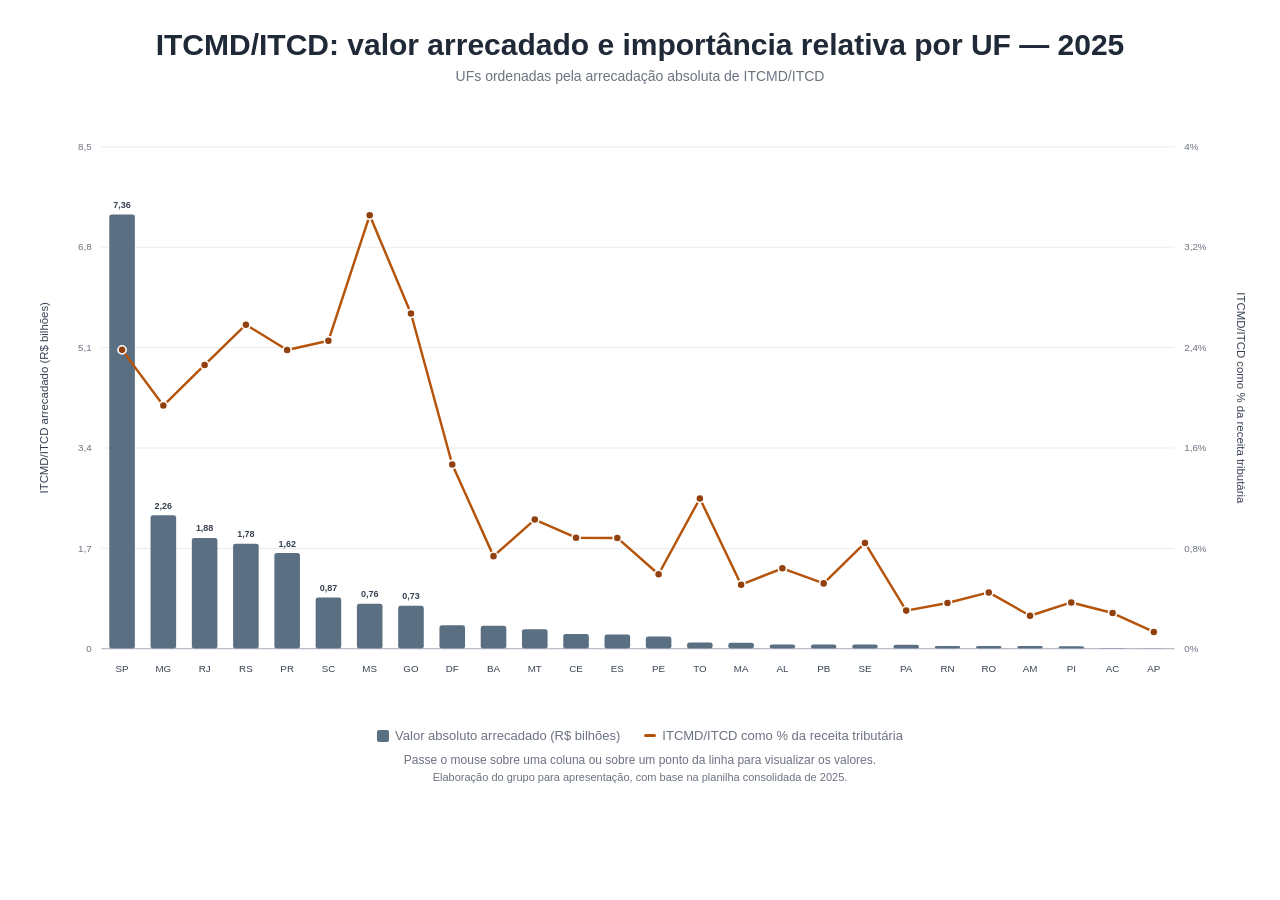
==== grafico-itcmd-2025.html @ 3f4950f3 "Add files via upload" ====
<!doctype html>
<html lang="pt-BR">
<head>
<meta charset="utf-8">
<meta name="viewport" content="width=device-width,initial-scale=1">
<title>ITCMD/ITCD 2025 — Valor absoluto e importância relativa</title>
<style>
body{font-family:Arial,Helvetica,sans-serif;margin:0;background:#fff;color:#1f2937}
.wrap{max-width:1500px;margin:auto;padding:28px}
h1{text-align:center;font-size:30px;margin:0 0 6px}
.sub{text-align:center;color:#6b7280;font-size:14px;margin-bottom:18px}
.chartbox{overflow-x:auto;position:relative}
svg{width:100%;min-width:1100px;height:auto;display:block}
.tip{position:fixed;opacity:0;pointer-events:none;background:#111827;color:#fff;padding:10px 12px;border-radius:8px;
font-size:13px;line-height:1.45;box-shadow:0 8px 24px #0003;transform:translate(-50%,calc(-100% - 12px));z-index:5}
.tip strong{display:block;font-size:14px;margin-bottom:4px}
.legend{display:flex;justify-content:center;gap:24px;flex-wrap:wrap;color:#6b7280;font-size:13px;margin-top:6px}
.legend i{display:inline-block;width:12px;height:12px;margin-right:6px;vertical-align:-2px;border-radius:2px}
.note,.source{text-align:center;color:#6b7280;font-size:12px;margin-top:10px}
.source{font-size:11px;margin-top:4px}
</style>
</head>
<body>
<div class="wrap">
<h1>ITCMD/ITCD: valor arrecadado e importância relativa por UF — 2025</h1>
<div class="sub">UFs ordenadas pela arrecadação absoluta de ITCMD/ITCD</div>
<div class="chartbox"><svg id="g" viewBox="0 0 1500 760"></svg></div>
<div class="legend">
<span><i style="background:#5b6f82"></i>Valor absoluto arrecadado (R$ bilhões)</span>
<span><i style="background:#b45309;height:3px;vertical-align:3px"></i>ITCMD/ITCD como % da receita tributária</span>
</div>
<div class="note">Passe o mouse sobre uma coluna ou sobre um ponto da linha para visualizar os valores.</div>
<div class="source">Elaboração do grupo para apresentação, com base na planilha consolidada de 2025.</div>
</div>
<div id="tip" class="tip"></div>
<script>
const data=[{"estado": "São Paulo", "uf": "SP", "itcmd": 7356323453.8, "receita": 308817766033.1, "pct": 2.3820920500446623, "itcmd_bi": 7.3563234538}, {"estado": "Minas Gerais", "uf": "MG", "itcmd": 2258916942.65, "receita": 116530782707.02, "pct": 1.9384722990570966, "itcmd_bi": 2.25891694265}, {"estado": "Rio de Janeiro", "uf": "RJ", "itcmd": 1876414681.0, "receita": 82957221212.0, "pct": 2.26190638209151, "itcmd_bi": 1.876414681}, {"estado": "Rio Grande do Sul", "uf": "RS", "itcmd": 1776600000.0, "receita": 68791100000.0, "pct": 2.5826015283953883, "itcmd_bi": 1.7766}, {"estado": "Paraná", "uf": "PR", "itcmd": 1619174115.81, "receita": 68015407147.73, "pct": 2.38059901970908, "itcmd_bi": 1.61917411581}, {"estado": "Santa Catarina", "uf": "SC", "itcmd": 867230302.85, "receita": 35326010339.97, "pct": 2.4549341816524435, "itcmd_bi": 0.86723030285}, {"estado": "Mato Grosso do Sul", "uf": "MS", "itcmd": 762386732.25, "receita": 22066498618.32, "pct": 3.454951079629158, "itcmd_bi": 0.76238673225}, {"estado": "Goiás", "uf": "GO", "itcmd": 727190000.0, "receita": 27213780000.0, "pct": 2.6721388943395588, "itcmd_bi": 0.72719}, {"estado": "Distrito Federal", "uf": "DF", "itcmd": 396938000.0, "receita": 27027498000.0, "pct": 1.4686450073921011, "itcmd_bi": 0.396938}, {"estado": "Bahia", "uf": "BA", "itcmd": 388155590.72, "receita": 52595255909.49, "pct": 0.7380049474195322, "itcmd_bi": 0.38815559072000005}, {"estado": "Mato Grosso", "uf": "MT", "itcmd": 331790915.47, "receita": 32235528024.73, "pct": 1.0292709187684512, "itcmd_bi": 0.33179091547}, {"estado": "Ceará", "uf": "CE", "itcmd": 247312036.59, "receita": 27942394650.32, "pct": 0.8850781748842265, "itcmd_bi": 0.24731203659}, {"estado": "Espírito Santo", "uf": "ES", "itcmd": 239520015.94, "receita": 27118148236.19, "pct": 0.883246207867369, "itcmd_bi": 0.23952001594}, {"estado": "Pernambuco", "uf": "PE", "itcmd": 207501000.0, "receita": 34947989000.0, "pct": 0.5937423180486866, "itcmd_bi": 0.207501}, {"estado": "Tocantins", "uf": "TO", "itcmd": 105545182.31, "receita": 8812725092.17, "pct": 1.1976452369287638, "itcmd_bi": 0.10554518231}, {"estado": "Maranhão", "uf": "MA", "itcmd": 99256893.01, "receita": 19446546553.2, "pct": 0.510408841685399, "itcmd_bi": 0.09925689301}, {"estado": "Alagoas", "uf": "AL", "itcmd": 72545891.56, "receita": 11316428186.66, "pct": 0.6410670430933176, "itcmd_bi": 0.07254589156}, {"estado": "Paraíba", "uf": "PB", "itcmd": 70577000.0, "receita": 13553783000.0, "pct": 0.5207180902925773, "itcmd_bi": 0.070577}, {"estado": "Sergipe", "uf": "SE", "itcmd": 70425210.54, "receita": 8351922713.08, "pct": 0.8432215306507402, "itcmd_bi": 0.07042521054}, {"estado": "Pará", "uf": "PA", "itcmd": 68181056.0, "receita": 22455174105.0, "pct": 0.303631829711881, "itcmd_bi": 0.068181056}, {"estado": "Rio Grande do Norte", "uf": "RN", "itcmd": 46086165.55, "receita": 12637462691.37, "pct": 0.3646789444646336, "itcmd_bi": 0.046086165549999995}, {"estado": "Rondônia", "uf": "RO", "itcmd": 45702757.11, "receita": 10181237794.55, "pct": 0.4488919523563688, "itcmd_bi": 0.04570275711}, {"estado": "Amazonas", "uf": "AM", "itcmd": 45519482.26, "receita": 17337861555.87, "pct": 0.26254380976175623, "itcmd_bi": 0.04551948226}, {"estado": "Piauí", "uf": "PI", "itcmd": 40099024.09, "receita": 10872710839.04, "pct": 0.3688042907019913, "itcmd_bi": 0.040099024090000004}, {"estado": "Acre", "uf": "AC", "itcmd": 9550865.61, "receita": 3356381239.02, "pct": 0.2845584255735106, "itcmd_bi": 0.009550865609999999}, {"estado": "Amapá", "uf": "AP", "itcmd": 3675193.0, "receita": 2744593891.0, "pct": 0.13390662320030647, "itcmd_bi": 0.003675193}];
const svg=document.getElementById('g'), tip=document.getElementById('tip');
const W=1500,H=760,m={top:55,right:95,bottom:90,left:90},iw=W-m.left-m.right,ih=H-m.top-m.bottom;
const maxA=Math.ceil(Math.max(...data.map(d=>d.itcmd_bi))*1.15*2)/2;
const maxP=Math.ceil(Math.max(...data.map(d=>d.pct))*1.15*2)/2;
const step=iw/data.length,bw=Math.min(34,step*.62);
const x=i=>m.left+step*i+step/2, yA=v=>m.top+ih-(v/maxA)*ih, yP=v=>m.top+ih-(v/maxP)*ih;
function E(n,a={},t=''){let e=document.createElementNS('http://www.w3.org/2000/svg',n);for(const[k,v]of Object.entries(a))e.setAttribute(k,v);if(t)e.textContent=t;svg.appendChild(e);return e}
const brl=v=>new Intl.NumberFormat('pt-BR',{style:'currency',currency:'BRL',maximumFractionDigits:0}).format(v);
const pct=v=>new Intl.NumberFormat('pt-BR',{minimumFractionDigits:2,maximumFractionDigits:2}).format(v)+'%';
const bi=v=>new Intl.NumberFormat('pt-BR',{minimumFractionDigits:2,maximumFractionDigits:2}).format(v);
function show(ev,d){tip.innerHTML=`<strong>${d.estado} (${d.uf})</strong>ITCMD/ITCD: <b>${brl(d.itcmd)}</b><br>Receita tributária: ${brl(d.receita)}<br>Participação: <b>${pct(d.pct)}</b>`;tip.style.left=ev.clientX+'px';tip.style.top=ev.clientY+'px';tip.style.opacity=1}
function hide(){tip.style.opacity=0}
E('rect',{x:0,y:0,width:W,height:H,fill:'#fff'});
for(let t=0;t<=5;t++){let va=maxA*t/5,y=yA(va);E('line',{x1:m.left,y1:y,x2:W-m.right,y2:y,stroke:'#e5e7eb'});E('text',{x:m.left-12,y:y+4,'text-anchor':'end',fill:'#6b7280','font-size':12},new Intl.NumberFormat('pt-BR',{maximumFractionDigits:1}).format(va));let vp=maxP*t/5;E('text',{x:W-m.right+12,y:yP(vp)+4,fill:'#6b7280','font-size':12},new Intl.NumberFormat('pt-BR',{maximumFractionDigits:1}).format(vp)+'%')}
E('text',{x:24,y:m.top+ih/2,transform:`rotate(-90 24 ${m.top+ih/2})`,'text-anchor':'middle',fill:'#374151','font-size':14},'ITCMD/ITCD arrecadado (R$ bilhões)');
E('text',{x:W-18,y:m.top+ih/2,transform:`rotate(90 ${W-18} ${m.top+ih/2})`,'text-anchor':'middle',fill:'#374151','font-size':14},'ITCMD/ITCD como % da receita tributária');
data.forEach((d,i)=>{let cx=x(i),y=yA(d.itcmd_bi),h=m.top+ih-y;let r=E('rect',{x:cx-bw/2,y,width:bw,height:h,rx:3,fill:'#5b6f82',cursor:'pointer'});r.onmousemove=e=>show(e,d);r.onmouseleave=hide;r.onmouseenter=()=>r.setAttribute('fill','#354a5f');r.addEventListener('mouseleave',()=>r.setAttribute('fill','#5b6f82'));if(d.itcmd_bi>=.7)E('text',{x:cx,y:y-8,'text-anchor':'middle',fill:'#374151','font-size':11,'font-weight':600},bi(d.itcmd_bi));E('text',{x:cx,y:H-m.bottom+28,'text-anchor':'middle',fill:'#374151','font-size':12},d.uf)});
const pts=data.map((d,i)=>[x(i),yP(d.pct)]);
E('path',{d:pts.map((p,i)=>(i?'L':'M')+p[0]+' '+p[1]).join(' '),fill:'none',stroke:'#b45309','stroke-width':3,'stroke-linejoin':'round','stroke-linecap':'round'});
data.forEach((d,i)=>{let c=E('circle',{cx:x(i),cy:yP(d.pct),r:5,fill:'#92400e',stroke:'#fff','stroke-width':2,cursor:'pointer'});c.onmousemove=e=>show(e,d);c.onmouseleave=hide});
E('line',{x1:m.left,y1:m.top+ih,x2:W-m.right,y2:m.top+ih,stroke:'#9ca3af'});
</script>
</body>
</html>
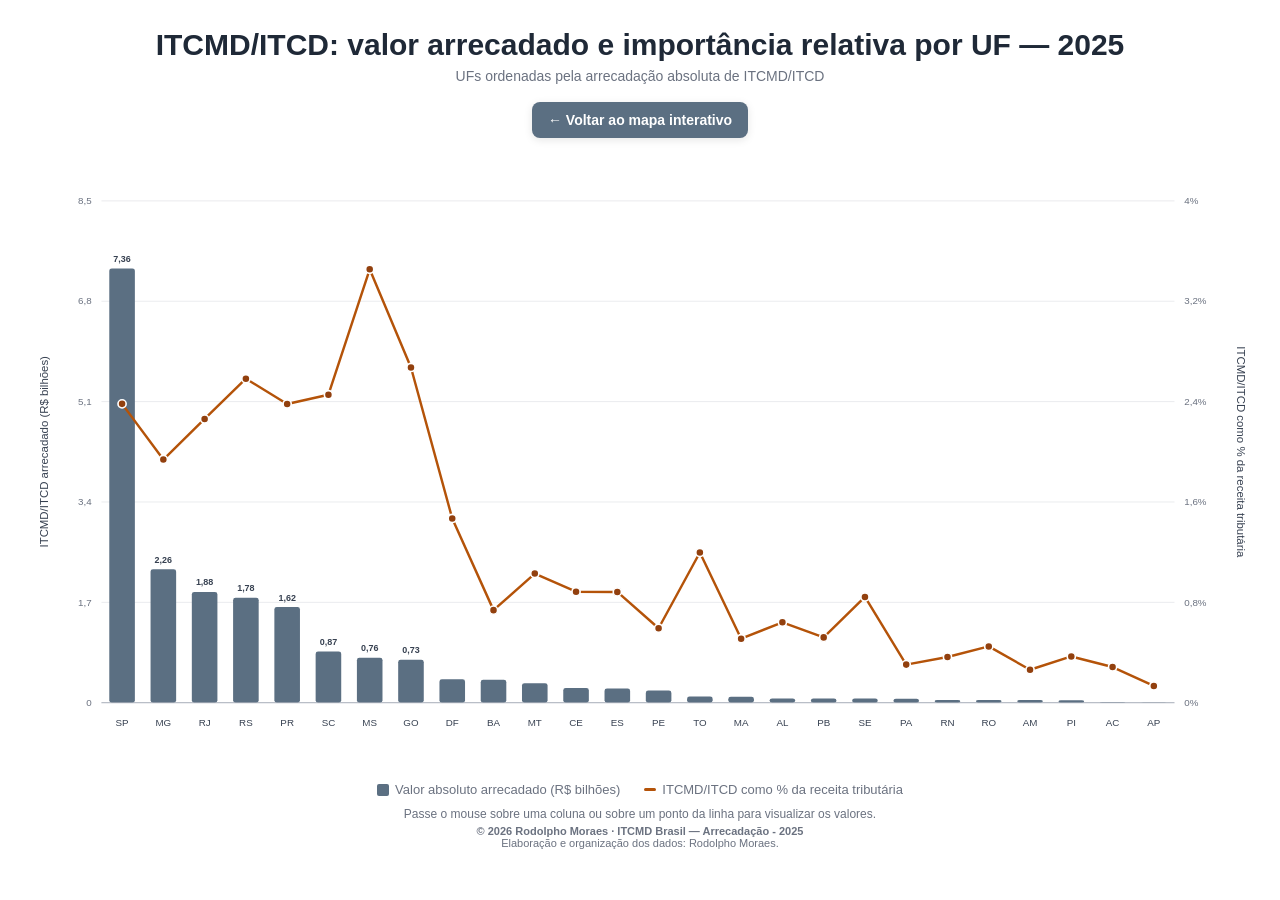
==== commit 9a58275e: "Add files via upload" ====
--- a/grafico-itcmd-2025.html
+++ b/grafico-itcmd-2025.html
@@ -24,13 +24,27 @@
 <div class="wrap">
 <h1>ITCMD/ITCD: valor arrecadado e importância relativa por UF — 2025</h1>
 <div class="sub">UFs ordenadas pela arrecadação absoluta de ITCMD/ITCD</div>
+<div style="display:flex;justify-content:center;margin:0 0 18px;">
+  <a href="index.html" style="
+    display:inline-block;
+    padding:10px 16px;
+    border-radius:8px;
+    background:#5b6f82;
+    color:#ffffff;
+    text-decoration:none;
+    font-weight:600;
+    font-size:14px;
+    box-shadow:0 2px 8px rgba(0,0,0,.10);
+  ">← Voltar ao mapa interativo</a>
+</div>
+
 <div class="chartbox"><svg id="g" viewBox="0 0 1500 760"></svg></div>
 <div class="legend">
 <span><i style="background:#5b6f82"></i>Valor absoluto arrecadado (R$ bilhões)</span>
 <span><i style="background:#b45309;height:3px;vertical-align:3px"></i>ITCMD/ITCD como % da receita tributária</span>
 </div>
 <div class="note">Passe o mouse sobre uma coluna ou sobre um ponto da linha para visualizar os valores.</div>
-<div class="source">Elaboração do grupo para apresentação, com base na planilha consolidada de 2025.</div>
+<div class="source"><strong>© 2026 Rodolpho Moraes · ITCMD Brasil — Arrecadação - 2025</strong><br>Elaboração e organização dos dados: Rodolpho Moraes.</div>
 </div>
 <div id="tip" class="tip"></div>
 <script>
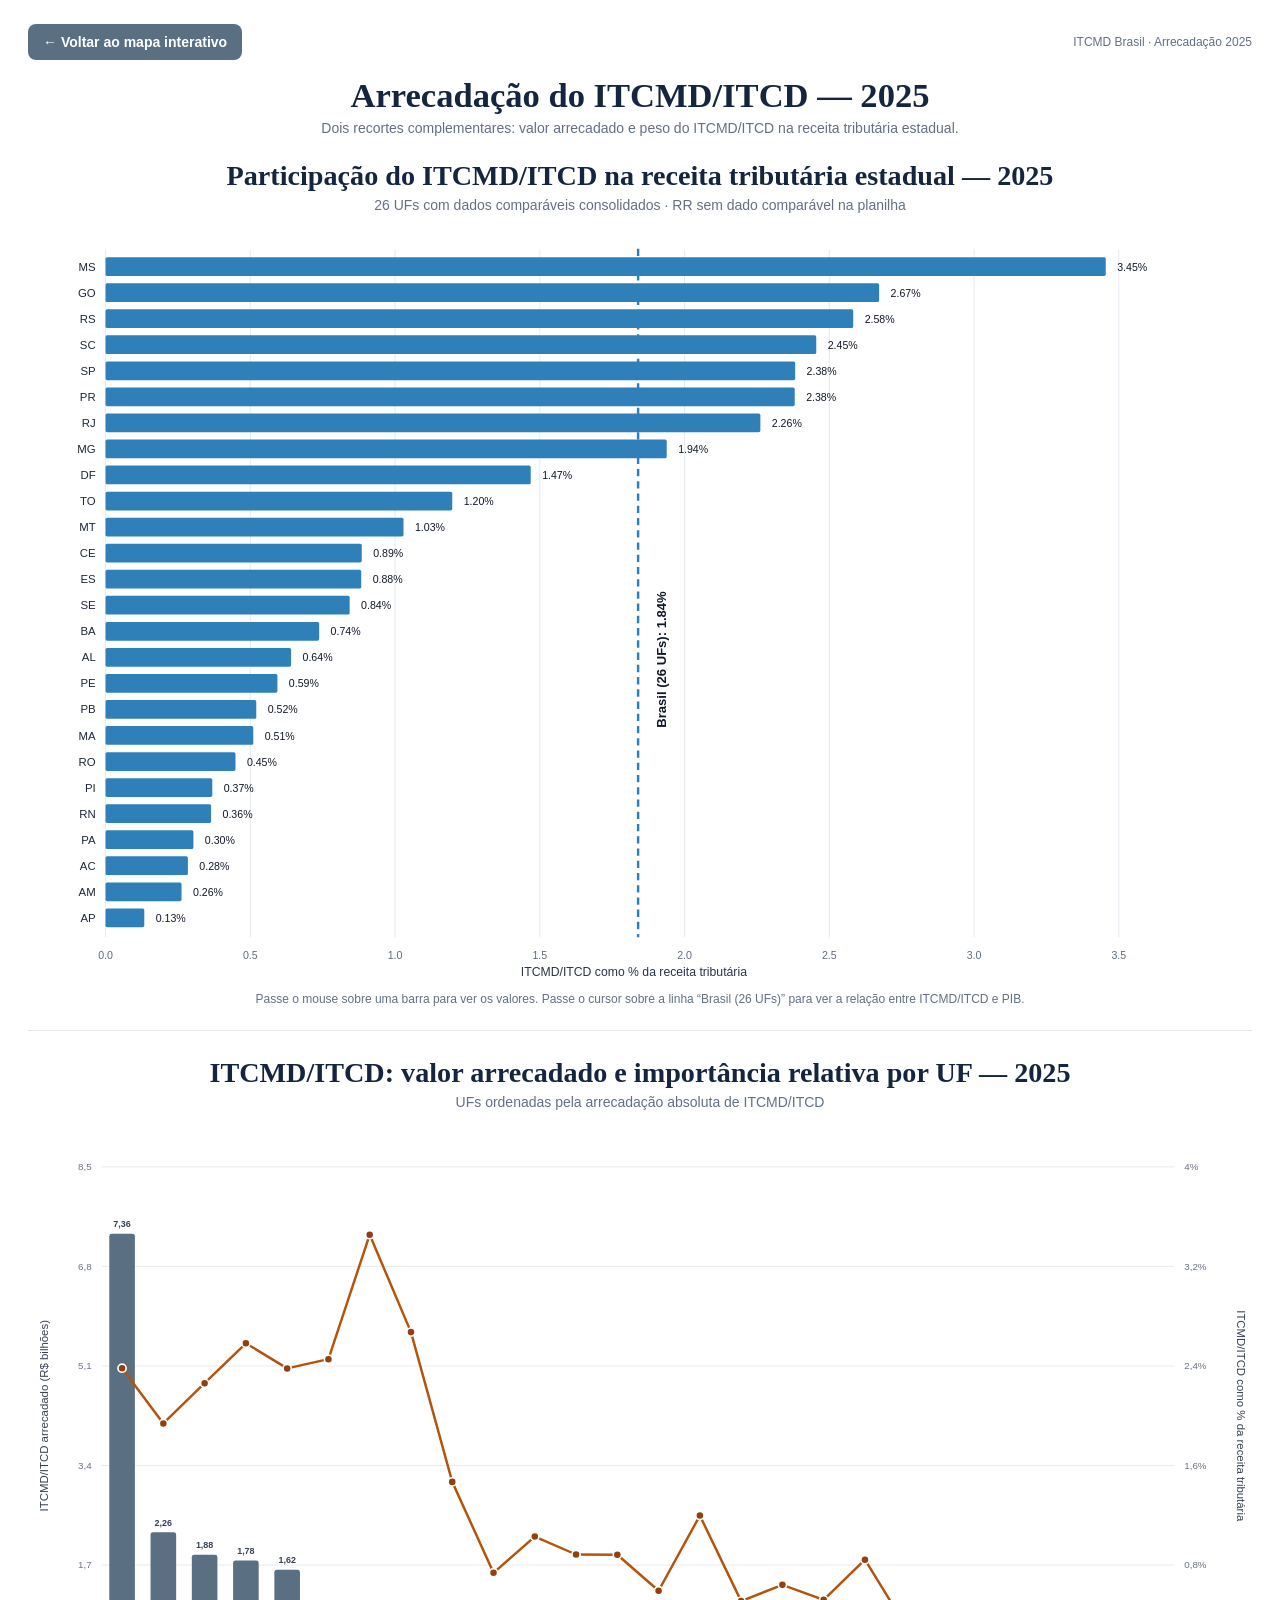
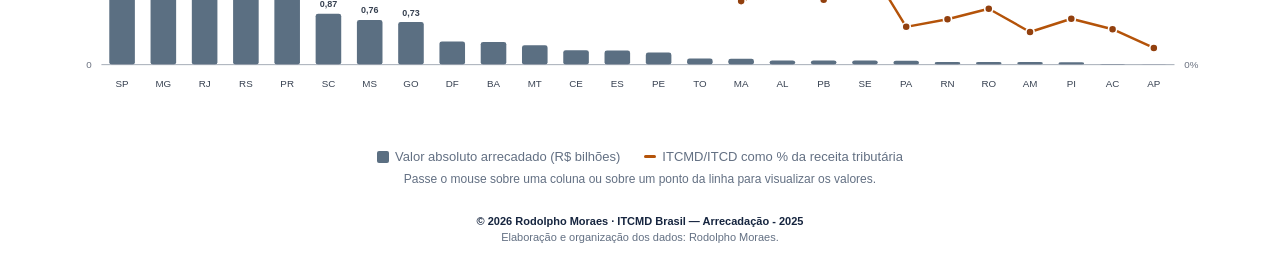
==== commit be36626d: "Add files via upload" ====
--- a/grafico-itcmd-2025.html
+++ b/grafico-itcmd-2025.html
@@ -3,73 +3,207 @@
 <head>
 <meta charset="utf-8">
 <meta name="viewport" content="width=device-width,initial-scale=1">
-<title>ITCMD/ITCD 2025 — Valor absoluto e importância relativa</title>
+<title>ITCMD Brasil — Arrecadação 2025</title>
 <style>
-body{font-family:Arial,Helvetica,sans-serif;margin:0;background:#fff;color:#1f2937}
-.wrap{max-width:1500px;margin:auto;padding:28px}
-h1{text-align:center;font-size:30px;margin:0 0 6px}
-.sub{text-align:center;color:#6b7280;font-size:14px;margin-bottom:18px}
-.chartbox{overflow-x:auto;position:relative}
-svg{width:100%;min-width:1100px;height:auto;display:block}
-.tip{position:fixed;opacity:0;pointer-events:none;background:#111827;color:#fff;padding:10px 12px;border-radius:8px;
-font-size:13px;line-height:1.45;box-shadow:0 8px 24px #0003;transform:translate(-50%,calc(-100% - 12px));z-index:5}
-.tip strong{display:block;font-size:14px;margin-bottom:4px}
-.legend{display:flex;justify-content:center;gap:24px;flex-wrap:wrap;color:#6b7280;font-size:13px;margin-top:6px}
+:root {
+  --text:#16253f;
+  --muted:#637083;
+  --grid:#dfe5ec;
+  --blue:#2f80b9;
+  --blue-dark:#1f6696;
+  --bar:#5b6f82;
+  --bar-hover:#354a5f;
+  --orange:#b45309;
+  --orange-dark:#92400e;
+  --panel:#f4f7fa;
+}
+*{box-sizing:border-box}
+body{margin:0;background:#fff;color:var(--text);font-family:Arial,Helvetica,sans-serif}
+.wrap{max-width:1500px;margin:0 auto;padding:24px 28px 20px}
+.topbar{display:flex;justify-content:space-between;gap:16px;align-items:center;flex-wrap:wrap;margin-bottom:10px}
+.back{display:inline-block;text-decoration:none;color:#fff;background:#5b6f82;padding:10px 15px;border-radius:8px;font-weight:700;font-size:14px}
+.site-label{font-size:12px;color:var(--muted)}
+h1{font-family:Georgia,'Times New Roman',serif;font-size:clamp(30px,2.7vw,44px);margin:16px 0 5px;text-align:center}
+.lead{text-align:center;color:var(--muted);font-size:14px;margin-bottom:24px}
+.section{border-top:1px solid #e5e7eb;padding-top:26px;margin-top:24px}
+.section:first-of-type{border-top:none;padding-top:0}
+.section h2{font-family:Georgia,'Times New Roman',serif;font-size:clamp(26px,2.2vw,36px);margin:0 0 5px;text-align:center}
+.section .sub{text-align:center;color:var(--muted);font-size:14px;margin-bottom:12px}
+.chart-wrap{overflow-x:auto;position:relative}
+svg{display:block;width:100%;min-width:1080px;height:auto}
+.legend{display:flex;justify-content:center;gap:24px;flex-wrap:wrap;color:var(--muted);font-size:13px;margin-top:7px}
 .legend i{display:inline-block;width:12px;height:12px;margin-right:6px;vertical-align:-2px;border-radius:2px}
-.note,.source{text-align:center;color:#6b7280;font-size:12px;margin-top:10px}
-.source{font-size:11px;margin-top:4px}
+.hint{text-align:center;color:var(--muted);font-size:12px;margin-top:8px}
+.tooltip{position:fixed;opacity:0;pointer-events:none;z-index:50;background:#111827;color:#fff;padding:10px 12px;border-radius:8px;box-shadow:0 8px 24px #0003;font-size:13px;line-height:1.42;transform:translate(12px,-50%);white-space:nowrap}
+.tooltip strong{display:block;font-size:14px;margin-bottom:3px}
+.pibtip{position:fixed;display:none;z-index:60;max-width:440px;background:var(--panel);border:1px solid #d9e0e7;border-radius:12px;padding:14px 16px;box-shadow:0 10px 28px #0002;font-size:13px;line-height:1.45}
+.pibtip p{margin:5px 0}
+.footer{text-align:center;color:var(--muted);font-size:11px;margin-top:28px;line-height:1.45}
+.footer strong{color:var(--text)}
+@media(max-width:700px){
+  .wrap{padding:16px 10px}
+  .back{width:100%;text-align:center}
+  h1{font-size:28px}
+}
 </style>
 </head>
 <body>
 <div class="wrap">
-<h1>ITCMD/ITCD: valor arrecadado e importância relativa por UF — 2025</h1>
-<div class="sub">UFs ordenadas pela arrecadação absoluta de ITCMD/ITCD</div>
-<div style="display:flex;justify-content:center;margin:0 0 18px;">
-  <a href="index.html" style="
-    display:inline-block;
-    padding:10px 16px;
-    border-radius:8px;
-    background:#5b6f82;
-    color:#ffffff;
-    text-decoration:none;
-    font-weight:600;
-    font-size:14px;
-    box-shadow:0 2px 8px rgba(0,0,0,.10);
-  ">← Voltar ao mapa interativo</a>
+  <div class="topbar">
+    <a class="back" href="index.html">← Voltar ao mapa interativo</a>
+    <div class="site-label">ITCMD Brasil · Arrecadação 2025</div>
+  </div>
+
+  <h1>Arrecadação do ITCMD/ITCD — 2025</h1>
+  <div class="lead">Dois recortes complementares: valor arrecadado e peso do ITCMD/ITCD na receita tributária estadual.</div>
+
+  <section class="section">
+    <h2>Participação do ITCMD/ITCD na receita tributária estadual — 2025</h2>
+    <div class="sub">26 UFs com dados comparáveis consolidados · RR sem dado comparável na planilha</div>
+    <div class="chart-wrap">
+      <svg id="chartPct" viewBox="0 0 1500 930" aria-label="Participação do ITCMD/ITCD na receita tributária estadual por UF"></svg>
+    </div>
+    <div class="hint">Passe o mouse sobre uma barra para ver os valores. Passe o cursor sobre a linha “Brasil (26 UFs)” para ver a relação entre ITCMD/ITCD e PIB.</div>
+  </section>
+
+  <section class="section">
+    <h2>ITCMD/ITCD: valor arrecadado e importância relativa por UF — 2025</h2>
+    <div class="sub">UFs ordenadas pela arrecadação absoluta de ITCMD/ITCD</div>
+    <div class="chart-wrap">
+      <svg id="chartAbs" viewBox="0 0 1500 760" aria-label="Valor absoluto arrecadado de ITCMD/ITCD e importância relativa por UF"></svg>
+    </div>
+    <div class="legend">
+      <span><i style="background:#5b6f82"></i>Valor absoluto arrecadado (R$ bilhões)</span>
+      <span><i style="background:#b45309;height:3px;vertical-align:3px"></i>ITCMD/ITCD como % da receita tributária</span>
+    </div>
+    <div class="hint">Passe o mouse sobre uma coluna ou sobre um ponto da linha para visualizar os valores.</div>
+  </section>
+
+  <div class="footer">
+    <strong>© 2026 Rodolpho Moraes · ITCMD Brasil — Arrecadação - 2025</strong><br>
+    Elaboração e organização dos dados: Rodolpho Moraes.
+  </div>
 </div>
 
-<div class="chartbox"><svg id="g" viewBox="0 0 1500 760"></svg></div>
-<div class="legend">
-<span><i style="background:#5b6f82"></i>Valor absoluto arrecadado (R$ bilhões)</span>
-<span><i style="background:#b45309;height:3px;vertical-align:3px"></i>ITCMD/ITCD como % da receita tributária</span>
+<div id="tip" class="tooltip"></div>
+<div id="pibTip" class="pibtip">
+  <p><strong>Arrecadação total de ITCMD/ITCD:</strong> R$ 19,733 bilhões</p>
+  <p><strong>PIB brasileiro informado:</strong> R$ 12,7 trilhões</p>
+  <p><strong>ITCMD/ITCD ÷ PIB:</strong> 0,155% — arredondando, <strong>0,16%</strong>.</p>
 </div>
-<div class="note">Passe o mouse sobre uma coluna ou sobre um ponto da linha para visualizar os valores.</div>
-<div class="source"><strong>© 2026 Rodolpho Moraes · ITCMD Brasil — Arrecadação - 2025</strong><br>Elaboração e organização dos dados: Rodolpho Moraes.</div>
-</div>
-<div id="tip" class="tip"></div>
+
 <script>
-const data=[{"estado": "São Paulo", "uf": "SP", "itcmd": 7356323453.8, "receita": 308817766033.1, "pct": 2.3820920500446623, "itcmd_bi": 7.3563234538}, {"estado": "Minas Gerais", "uf": "MG", "itcmd": 2258916942.65, "receita": 116530782707.02, "pct": 1.9384722990570966, "itcmd_bi": 2.25891694265}, {"estado": "Rio de Janeiro", "uf": "RJ", "itcmd": 1876414681.0, "receita": 82957221212.0, "pct": 2.26190638209151, "itcmd_bi": 1.876414681}, {"estado": "Rio Grande do Sul", "uf": "RS", "itcmd": 1776600000.0, "receita": 68791100000.0, "pct": 2.5826015283953883, "itcmd_bi": 1.7766}, {"estado": "Paraná", "uf": "PR", "itcmd": 1619174115.81, "receita": 68015407147.73, "pct": 2.38059901970908, "itcmd_bi": 1.61917411581}, {"estado": "Santa Catarina", "uf": "SC", "itcmd": 867230302.85, "receita": 35326010339.97, "pct": 2.4549341816524435, "itcmd_bi": 0.86723030285}, {"estado": "Mato Grosso do Sul", "uf": "MS", "itcmd": 762386732.25, "receita": 22066498618.32, "pct": 3.454951079629158, "itcmd_bi": 0.76238673225}, {"estado": "Goiás", "uf": "GO", "itcmd": 727190000.0, "receita": 27213780000.0, "pct": 2.6721388943395588, "itcmd_bi": 0.72719}, {"estado": "Distrito Federal", "uf": "DF", "itcmd": 396938000.0, "receita": 27027498000.0, "pct": 1.4686450073921011, "itcmd_bi": 0.396938}, {"estado": "Bahia", "uf": "BA", "itcmd": 388155590.72, "receita": 52595255909.49, "pct": 0.7380049474195322, "itcmd_bi": 0.38815559072000005}, {"estado": "Mato Grosso", "uf": "MT", "itcmd": 331790915.47, "receita": 32235528024.73, "pct": 1.0292709187684512, "itcmd_bi": 0.33179091547}, {"estado": "Ceará", "uf": "CE", "itcmd": 247312036.59, "receita": 27942394650.32, "pct": 0.8850781748842265, "itcmd_bi": 0.24731203659}, {"estado": "Espírito Santo", "uf": "ES", "itcmd": 239520015.94, "receita": 27118148236.19, "pct": 0.883246207867369, "itcmd_bi": 0.23952001594}, {"estado": "Pernambuco", "uf": "PE", "itcmd": 207501000.0, "receita": 34947989000.0, "pct": 0.5937423180486866, "itcmd_bi": 0.207501}, {"estado": "Tocantins", "uf": "TO", "itcmd": 105545182.31, "receita": 8812725092.17, "pct": 1.1976452369287638, "itcmd_bi": 0.10554518231}, {"estado": "Maranhão", "uf": "MA", "itcmd": 99256893.01, "receita": 19446546553.2, "pct": 0.510408841685399, "itcmd_bi": 0.09925689301}, {"estado": "Alagoas", "uf": "AL", "itcmd": 72545891.56, "receita": 11316428186.66, "pct": 0.6410670430933176, "itcmd_bi": 0.07254589156}, {"estado": "Paraíba", "uf": "PB", "itcmd": 70577000.0, "receita": 13553783000.0, "pct": 0.5207180902925773, "itcmd_bi": 0.070577}, {"estado": "Sergipe", "uf": "SE", "itcmd": 70425210.54, "receita": 8351922713.08, "pct": 0.8432215306507402, "itcmd_bi": 0.07042521054}, {"estado": "Pará", "uf": "PA", "itcmd": 68181056.0, "receita": 22455174105.0, "pct": 0.303631829711881, "itcmd_bi": 0.068181056}, {"estado": "Rio Grande do Norte", "uf": "RN", "itcmd": 46086165.55, "receita": 12637462691.37, "pct": 0.3646789444646336, "itcmd_bi": 0.046086165549999995}, {"estado": "Rondônia", "uf": "RO", "itcmd": 45702757.11, "receita": 10181237794.55, "pct": 0.4488919523563688, "itcmd_bi": 0.04570275711}, {"estado": "Amazonas", "uf": "AM", "itcmd": 45519482.26, "receita": 17337861555.87, "pct": 0.26254380976175623, "itcmd_bi": 0.04551948226}, {"estado": "Piauí", "uf": "PI", "itcmd": 40099024.09, "receita": 10872710839.04, "pct": 0.3688042907019913, "itcmd_bi": 0.040099024090000004}, {"estado": "Acre", "uf": "AC", "itcmd": 9550865.61, "receita": 3356381239.02, "pct": 0.2845584255735106, "itcmd_bi": 0.009550865609999999}, {"estado": "Amapá", "uf": "AP", "itcmd": 3675193.0, "receita": 2744593891.0, "pct": 0.13390662320030647, "itcmd_bi": 0.003675193}];
-const svg=document.getElementById('g'), tip=document.getElementById('tip');
-const W=1500,H=760,m={top:55,right:95,bottom:90,left:90},iw=W-m.left-m.right,ih=H-m.top-m.bottom;
-const maxA=Math.ceil(Math.max(...data.map(d=>d.itcmd_bi))*1.15*2)/2;
-const maxP=Math.ceil(Math.max(...data.map(d=>d.pct))*1.15*2)/2;
-const step=iw/data.length,bw=Math.min(34,step*.62);
-const x=i=>m.left+step*i+step/2, yA=v=>m.top+ih-(v/maxA)*ih, yP=v=>m.top+ih-(v/maxP)*ih;
-function E(n,a={},t=''){let e=document.createElementNS('http://www.w3.org/2000/svg',n);for(const[k,v]of Object.entries(a))e.setAttribute(k,v);if(t)e.textContent=t;svg.appendChild(e);return e}
-const brl=v=>new Intl.NumberFormat('pt-BR',{style:'currency',currency:'BRL',maximumFractionDigits:0}).format(v);
-const pct=v=>new Intl.NumberFormat('pt-BR',{minimumFractionDigits:2,maximumFractionDigits:2}).format(v)+'%';
-const bi=v=>new Intl.NumberFormat('pt-BR',{minimumFractionDigits:2,maximumFractionDigits:2}).format(v);
-function show(ev,d){tip.innerHTML=`<strong>${d.estado} (${d.uf})</strong>ITCMD/ITCD: <b>${brl(d.itcmd)}</b><br>Receita tributária: ${brl(d.receita)}<br>Participação: <b>${pct(d.pct)}</b>`;tip.style.left=ev.clientX+'px';tip.style.top=ev.clientY+'px';tip.style.opacity=1}
-function hide(){tip.style.opacity=0}
-E('rect',{x:0,y:0,width:W,height:H,fill:'#fff'});
-for(let t=0;t<=5;t++){let va=maxA*t/5,y=yA(va);E('line',{x1:m.left,y1:y,x2:W-m.right,y2:y,stroke:'#e5e7eb'});E('text',{x:m.left-12,y:y+4,'text-anchor':'end',fill:'#6b7280','font-size':12},new Intl.NumberFormat('pt-BR',{maximumFractionDigits:1}).format(va));let vp=maxP*t/5;E('text',{x:W-m.right+12,y:yP(vp)+4,fill:'#6b7280','font-size':12},new Intl.NumberFormat('pt-BR',{maximumFractionDigits:1}).format(vp)+'%')}
-E('text',{x:24,y:m.top+ih/2,transform:`rotate(-90 24 ${m.top+ih/2})`,'text-anchor':'middle',fill:'#374151','font-size':14},'ITCMD/ITCD arrecadado (R$ bilhões)');
-E('text',{x:W-18,y:m.top+ih/2,transform:`rotate(90 ${W-18} ${m.top+ih/2})`,'text-anchor':'middle',fill:'#374151','font-size':14},'ITCMD/ITCD como % da receita tributária');
-data.forEach((d,i)=>{let cx=x(i),y=yA(d.itcmd_bi),h=m.top+ih-y;let r=E('rect',{x:cx-bw/2,y,width:bw,height:h,rx:3,fill:'#5b6f82',cursor:'pointer'});r.onmousemove=e=>show(e,d);r.onmouseleave=hide;r.onmouseenter=()=>r.setAttribute('fill','#354a5f');r.addEventListener('mouseleave',()=>r.setAttribute('fill','#5b6f82'));if(d.itcmd_bi>=.7)E('text',{x:cx,y:y-8,'text-anchor':'middle',fill:'#374151','font-size':11,'font-weight':600},bi(d.itcmd_bi));E('text',{x:cx,y:H-m.bottom+28,'text-anchor':'middle',fill:'#374151','font-size':12},d.uf)});
-const pts=data.map((d,i)=>[x(i),yP(d.pct)]);
-E('path',{d:pts.map((p,i)=>(i?'L':'M')+p[0]+' '+p[1]).join(' '),fill:'none',stroke:'#b45309','stroke-width':3,'stroke-linejoin':'round','stroke-linecap':'round'});
-data.forEach((d,i)=>{let c=E('circle',{cx:x(i),cy:yP(d.pct),r:5,fill:'#92400e',stroke:'#fff','stroke-width':2,cursor:'pointer'});c.onmousemove=e=>show(e,d);c.onmouseleave=hide});
-E('line',{x1:m.left,y1:m.top+ih,x2:W-m.right,y2:m.top+ih,stroke:'#9ca3af'});
+const dataAbs = [{"estado": "São Paulo", "uf": "SP", "itcmd": 7356323453.8, "receita": 308817766033.1, "pct": 2.3820920500446623, "itcmd_bi": 7.3563234538}, {"estado": "Minas Gerais", "uf": "MG", "itcmd": 2258916942.65, "receita": 116530782707.02, "pct": 1.9384722990570966, "itcmd_bi": 2.25891694265}, {"estado": "Rio de Janeiro", "uf": "RJ", "itcmd": 1876414681.0, "receita": 82957221212.0, "pct": 2.26190638209151, "itcmd_bi": 1.876414681}, {"estado": "Rio Grande do Sul", "uf": "RS", "itcmd": 1776600000.0, "receita": 68791100000.0, "pct": 2.5826015283953883, "itcmd_bi": 1.7766}, {"estado": "Paraná", "uf": "PR", "itcmd": 1619174115.81, "receita": 68015407147.73, "pct": 2.38059901970908, "itcmd_bi": 1.61917411581}, {"estado": "Santa Catarina", "uf": "SC", "itcmd": 867230302.85, "receita": 35326010339.97, "pct": 2.4549341816524435, "itcmd_bi": 0.86723030285}, {"estado": "Mato Grosso do Sul", "uf": "MS", "itcmd": 762386732.25, "receita": 22066498618.32, "pct": 3.454951079629158, "itcmd_bi": 0.76238673225}, {"estado": "Goiás", "uf": "GO", "itcmd": 727190000.0, "receita": 27213780000.0, "pct": 2.6721388943395588, "itcmd_bi": 0.72719}, {"estado": "Distrito Federal", "uf": "DF", "itcmd": 396938000.0, "receita": 27027498000.0, "pct": 1.4686450073921011, "itcmd_bi": 0.396938}, {"estado": "Bahia", "uf": "BA", "itcmd": 388155590.72, "receita": 52595255909.49, "pct": 0.7380049474195322, "itcmd_bi": 0.38815559072000005}, {"estado": "Mato Grosso", "uf": "MT", "itcmd": 331790915.47, "receita": 32235528024.73, "pct": 1.0292709187684512, "itcmd_bi": 0.33179091547}, {"estado": "Ceará", "uf": "CE", "itcmd": 247312036.59, "receita": 27942394650.32, "pct": 0.8850781748842265, "itcmd_bi": 0.24731203659}, {"estado": "Espírito Santo", "uf": "ES", "itcmd": 239520015.94, "receita": 27118148236.19, "pct": 0.883246207867369, "itcmd_bi": 0.23952001594}, {"estado": "Pernambuco", "uf": "PE", "itcmd": 207501000.0, "receita": 34947989000.0, "pct": 0.5937423180486866, "itcmd_bi": 0.207501}, {"estado": "Tocantins", "uf": "TO", "itcmd": 105545182.31, "receita": 8812725092.17, "pct": 1.1976452369287638, "itcmd_bi": 0.10554518231}, {"estado": "Maranhão", "uf": "MA", "itcmd": 99256893.01, "receita": 19446546553.2, "pct": 0.510408841685399, "itcmd_bi": 0.09925689301}, {"estado": "Alagoas", "uf": "AL", "itcmd": 72545891.56, "receita": 11316428186.66, "pct": 0.6410670430933176, "itcmd_bi": 0.07254589156}, {"estado": "Paraíba", "uf": "PB", "itcmd": 70577000.0, "receita": 13553783000.0, "pct": 0.5207180902925773, "itcmd_bi": 0.070577}, {"estado": "Sergipe", "uf": "SE", "itcmd": 70425210.54, "receita": 8351922713.08, "pct": 0.8432215306507402, "itcmd_bi": 0.07042521054}, {"estado": "Pará", "uf": "PA", "itcmd": 68181056.0, "receita": 22455174105.0, "pct": 0.303631829711881, "itcmd_bi": 0.068181056}, {"estado": "Rio Grande do Norte", "uf": "RN", "itcmd": 46086165.55, "receita": 12637462691.37, "pct": 0.3646789444646336, "itcmd_bi": 0.046086165549999995}, {"estado": "Rondônia", "uf": "RO", "itcmd": 45702757.11, "receita": 10181237794.55, "pct": 0.4488919523563688, "itcmd_bi": 0.04570275711}, {"estado": "Amazonas", "uf": "AM", "itcmd": 45519482.26, "receita": 17337861555.87, "pct": 0.26254380976175623, "itcmd_bi": 0.04551948226}, {"estado": "Piauí", "uf": "PI", "itcmd": 40099024.09, "receita": 10872710839.04, "pct": 0.3688042907019913, "itcmd_bi": 0.040099024090000004}, {"estado": "Acre", "uf": "AC", "itcmd": 9550865.61, "receita": 3356381239.02, "pct": 0.2845584255735106, "itcmd_bi": 0.009550865609999999}, {"estado": "Amapá", "uf": "AP", "itcmd": 3675193.0, "receita": 2744593891.0, "pct": 0.13390662320030647, "itcmd_bi": 0.003675193}];
+const dataPct = [{"estado": "Mato Grosso do Sul", "uf": "MS", "itcmd": 762386732.25, "receita": 22066498618.32, "pct": 3.454951079629158}, {"estado": "Goiás", "uf": "GO", "itcmd": 727190000.0, "receita": 27213780000.0, "pct": 2.6721388943395588}, {"estado": "Rio Grande do Sul", "uf": "RS", "itcmd": 1776600000.0, "receita": 68791100000.0, "pct": 2.5826015283953883}, {"estado": "Santa Catarina", "uf": "SC", "itcmd": 867230302.85, "receita": 35326010339.97, "pct": 2.4549341816524435}, {"estado": "São Paulo", "uf": "SP", "itcmd": 7356323453.8, "receita": 308817766033.1, "pct": 2.3820920500446623}, {"estado": "Paraná", "uf": "PR", "itcmd": 1619174115.81, "receita": 68015407147.73, "pct": 2.38059901970908}, {"estado": "Rio de Janeiro", "uf": "RJ", "itcmd": 1876414681.0, "receita": 82957221212.0, "pct": 2.26190638209151}, {"estado": "Minas Gerais", "uf": "MG", "itcmd": 2258916942.65, "receita": 116530782707.02, "pct": 1.9384722990570966}, {"estado": "Distrito Federal", "uf": "DF", "itcmd": 396938000.0, "receita": 27027498000.0, "pct": 1.4686450073921011}, {"estado": "Tocantins", "uf": "TO", "itcmd": 105545182.31, "receita": 8812725092.17, "pct": 1.1976452369287638}, {"estado": "Mato Grosso", "uf": "MT", "itcmd": 331790915.47, "receita": 32235528024.73, "pct": 1.0292709187684512}, {"estado": "Ceará", "uf": "CE", "itcmd": 247312036.59, "receita": 27942394650.32, "pct": 0.8850781748842265}, {"estado": "Espírito Santo", "uf": "ES", "itcmd": 239520015.94, "receita": 27118148236.19, "pct": 0.883246207867369}, {"estado": "Sergipe", "uf": "SE", "itcmd": 70425210.54, "receita": 8351922713.08, "pct": 0.8432215306507402}, {"estado": "Bahia", "uf": "BA", "itcmd": 388155590.72, "receita": 52595255909.49, "pct": 0.7380049474195322}, {"estado": "Alagoas", "uf": "AL", "itcmd": 72545891.56, "receita": 11316428186.66, "pct": 0.6410670430933176}, {"estado": "Pernambuco", "uf": "PE", "itcmd": 207501000.0, "receita": 34947989000.0, "pct": 0.5937423180486866}, {"estado": "Paraíba", "uf": "PB", "itcmd": 70577000.0, "receita": 13553783000.0, "pct": 0.5207180902925773}, {"estado": "Maranhão", "uf": "MA", "itcmd": 99256893.01, "receita": 19446546553.2, "pct": 0.510408841685399}, {"estado": "Rondônia", "uf": "RO", "itcmd": 45702757.11, "receita": 10181237794.55, "pct": 0.4488919523563688}, {"estado": "Piauí", "uf": "PI", "itcmd": 40099024.09, "receita": 10872710839.04, "pct": 0.3688042907019913}, {"estado": "Rio Grande do Norte", "uf": "RN", "itcmd": 46086165.55, "receita": 12637462691.37, "pct": 0.3646789444646336}, {"estado": "Pará", "uf": "PA", "itcmd": 68181056.0, "receita": 22455174105.0, "pct": 0.303631829711881}, {"estado": "Acre", "uf": "AC", "itcmd": 9550865.61, "receita": 3356381239.02, "pct": 0.2845584255735106}, {"estado": "Amazonas", "uf": "AM", "itcmd": 45519482.26, "receita": 17337861555.87, "pct": 0.26254380976175623}, {"estado": "Amapá", "uf": "AP", "itcmd": 3675193.0, "receita": 2744593891.0, "pct": 0.13390662320030647}];
+const national = 1.8396101149;
+
+const tip = document.getElementById('tip');
+const pibTip = document.getElementById('pibTip');
+
+const brl = v => new Intl.NumberFormat('pt-BR',{style:'currency',currency:'BRL',maximumFractionDigits:0}).format(v);
+const pct = v => new Intl.NumberFormat('pt-BR',{minimumFractionDigits:2,maximumFractionDigits:2}).format(v)+'%';
+const bi = v => new Intl.NumberFormat('pt-BR',{minimumFractionDigits:2,maximumFractionDigits:2}).format(v);
+
+function mk(svg,name,attrs={},text=''){
+  const n=document.createElementNS('http://www.w3.org/2000/svg',name);
+  for(const [k,v] of Object.entries(attrs)) n.setAttribute(k,v);
+  if(text) n.textContent=text;
+  svg.appendChild(n);
+  return n;
+}
+function showTip(ev,d){
+  tip.innerHTML=`<strong>${d.estado} (${d.uf})</strong>
+    ITCMD/ITCD: <b>${brl(d.itcmd)}</b><br>
+    Receita tributária: ${brl(d.receita)}<br>
+    Participação: <b>${pct(d.pct)}</b>`;
+  tip.style.left=ev.clientX+'px';
+  tip.style.top=ev.clientY+'px';
+  tip.style.opacity='1';
+}
+function hideTip(){ tip.style.opacity='0'; }
+
+// CHART 1 — valor absoluto + importância relativa
+(function(){
+  const svg=document.getElementById('chartAbs');
+  const W=1500,H=760,m={top:55,right:95,bottom:95,left:90},iw=W-m.left-m.right,ih=H-m.top-m.bottom;
+  const maxA=Math.ceil(Math.max(...dataAbs.map(d=>d.itcmd_bi))*1.15*2)/2;
+  const maxP=Math.ceil(Math.max(...dataAbs.map(d=>d.pct))*1.15*2)/2;
+  const step=iw/dataAbs.length,bw=Math.min(34,step*.62);
+  const x=i=>m.left+step*i+step/2, yA=v=>m.top+ih-(v/maxA)*ih, yP=v=>m.top+ih-(v/maxP)*ih;
+
+  mk(svg,'rect',{x:0,y:0,width:W,height:H,fill:'#fff'});
+  for(let t=0;t<=5;t++){
+    const va=maxA*t/5, y=yA(va);
+    mk(svg,'line',{x1:m.left,y1:y,x2:W-m.right,y2:y,stroke:'#e5e7eb'});
+    mk(svg,'text',{x:m.left-12,y:y+4,'text-anchor':'end',fill:'#6b7280','font-size':12},new Intl.NumberFormat('pt-BR',{maximumFractionDigits:1}).format(va));
+    const vp=maxP*t/5;
+    mk(svg,'text',{x:W-m.right+12,y:yP(vp)+4,fill:'#6b7280','font-size':12},new Intl.NumberFormat('pt-BR',{maximumFractionDigits:1}).format(vp)+'%');
+  }
+  mk(svg,'text',{x:24,y:m.top+ih/2,transform:`rotate(-90 24 ${m.top+ih/2})`,'text-anchor':'middle',fill:'#374151','font-size':14},'ITCMD/ITCD arrecadado (R$ bilhões)');
+  mk(svg,'text',{x:W-18,y:m.top+ih/2,transform:`rotate(90 ${W-18} ${m.top+ih/2})`,'text-anchor':'middle',fill:'#374151','font-size':14},'ITCMD/ITCD como % da receita tributária');
+
+  dataAbs.forEach((d,i)=>{
+    const cx=x(i), yy=yA(d.itcmd_bi), h=m.top+ih-yy;
+    const r=mk(svg,'rect',{x:cx-bw/2,y:yy,width:bw,height:h,rx:3,fill:'#5b6f82',cursor:'pointer'});
+    r.addEventListener('mousemove',e=>showTip(e,d));
+    r.addEventListener('mouseenter',()=>r.setAttribute('fill','#354a5f'));
+    r.addEventListener('mouseleave',()=>{r.setAttribute('fill','#5b6f82');hideTip();});
+    if(d.itcmd_bi>=0.7) mk(svg,'text',{x:cx,y:yy-8,'text-anchor':'middle',fill:'#374151','font-size':11,'font-weight':600},bi(d.itcmd_bi));
+    mk(svg,'text',{x:cx,y:H-m.bottom+28,'text-anchor':'middle',fill:'#374151','font-size':12},d.uf);
+  });
+
+  const pts=dataAbs.map((d,i)=>[x(i),yP(d.pct)]);
+  mk(svg,'path',{d:pts.map((p,i)=>(i?'L':'M')+p[0]+' '+p[1]).join(' '),fill:'none',stroke:'#b45309','stroke-width':3,'stroke-linejoin':'round','stroke-linecap':'round'});
+  dataAbs.forEach((d,i)=>{
+    const c=mk(svg,'circle',{cx:x(i),cy:yP(d.pct),r:5,fill:'#92400e',stroke:'#fff','stroke-width':2,cursor:'pointer'});
+    c.addEventListener('mousemove',e=>showTip(e,d));
+    c.addEventListener('mouseleave',hideTip);
+  });
+  mk(svg,'line',{x1:m.left,y1:m.top+ih,x2:W-m.right,y2:m.top+ih,stroke:'#9ca3af'});
+})();
+
+// CHART 2 — participação por UF + linha nacional
+(function(){
+  const svg=document.getElementById('chartPct');
+  const W=1500,H=930,m={top:35,right:110,bottom:65,left:95},iw=W-m.left-m.right,ih=H-m.top-m.bottom;
+  const maxX=3.65,row=ih/dataPct.length,barH=Math.min(24,row*.72);
+  const x=v=>m.left+(v/maxX)*iw, y=i=>m.top+i*row+row/2;
+
+  mk(svg,'rect',{x:0,y:0,width:W,height:H,fill:'#fff'});
+  for(let v=0;v<=3.5001;v+=0.5){
+    const xx=x(v);
+    mk(svg,'line',{x1:xx,y1:m.top-5,x2:xx,y2:H-m.bottom+8,stroke:'#dfe5ec'});
+    mk(svg,'text',{x:xx,y:H-m.bottom+34,'text-anchor':'middle',fill:'#5f6b7a','font-size':13},v.toFixed(1));
+  }
+  mk(svg,'text',{x:m.left+iw/2,y:H-10,'text-anchor':'middle',fill:'#293548','font-size':15},'ITCMD/ITCD como % da receita tributária');
+
+  dataPct.forEach((d,i)=>{
+    const yy=y(i), w=x(d.pct)-m.left;
+    mk(svg,'text',{x:m.left-12,y:yy+5,'text-anchor':'end',fill:'#1f2937','font-size':14},d.uf);
+    const r=mk(svg,'rect',{x:m.left,y:yy-barH/2,width:w,height:barH,rx:2,fill:'#2f80b9',cursor:'pointer'});
+    mk(svg,'text',{x:x(d.pct)+14,y:yy+5,fill:'#111827','font-size':13},d.pct.toFixed(2)+'%');
+    r.addEventListener('mousemove',e=>showTip(e,d));
+    r.addEventListener('mouseenter',()=>r.setAttribute('fill','#1f6696'));
+    r.addEventListener('mouseleave',()=>{r.setAttribute('fill','#2f80b9');hideTip();});
+  });
+
+  const nx=x(national);
+  const hit=mk(svg,'rect',{x:nx-13,y:m.top-6,width:26,height:ih+15,fill:'transparent',cursor:'pointer'});
+  mk(svg,'line',{x1:nx,y1:m.top-6,x2:nx,y2:H-m.bottom+8,stroke:'#2f80b9','stroke-width':3,'stroke-dasharray':'9 6','pointer-events':'none'});
+  mk(svg,'text',{x:nx+34,y:m.top+ih*.70,fill:'#111827','font-size':16,'font-weight':'700',
+    transform:`rotate(-90 ${nx+34} ${m.top+ih*.70})`,'pointer-events':'none'},`Brasil (26 UFs): ${national.toFixed(2)}%`);
+
+  function showPIB(ev){
+    pibTip.style.display='block';
+    const maxLeft=Math.max(10,window.innerWidth-460);
+    pibTip.style.left=Math.min(ev.clientX+18,maxLeft)+'px';
+    pibTip.style.top=Math.max(ev.clientY-75,10)+'px';
+  }
+  function hidePIB(){pibTip.style.display='none';}
+  hit.addEventListener('mouseenter',ev=>{hit.setAttribute('fill','rgba(47,128,185,.06)');showPIB(ev);});
+  hit.addEventListener('mousemove',showPIB);
+  hit.addEventListener('mouseleave',()=>{hit.setAttribute('fill','transparent');hidePIB();});
+})();
 </script>
 </body>
 </html>
